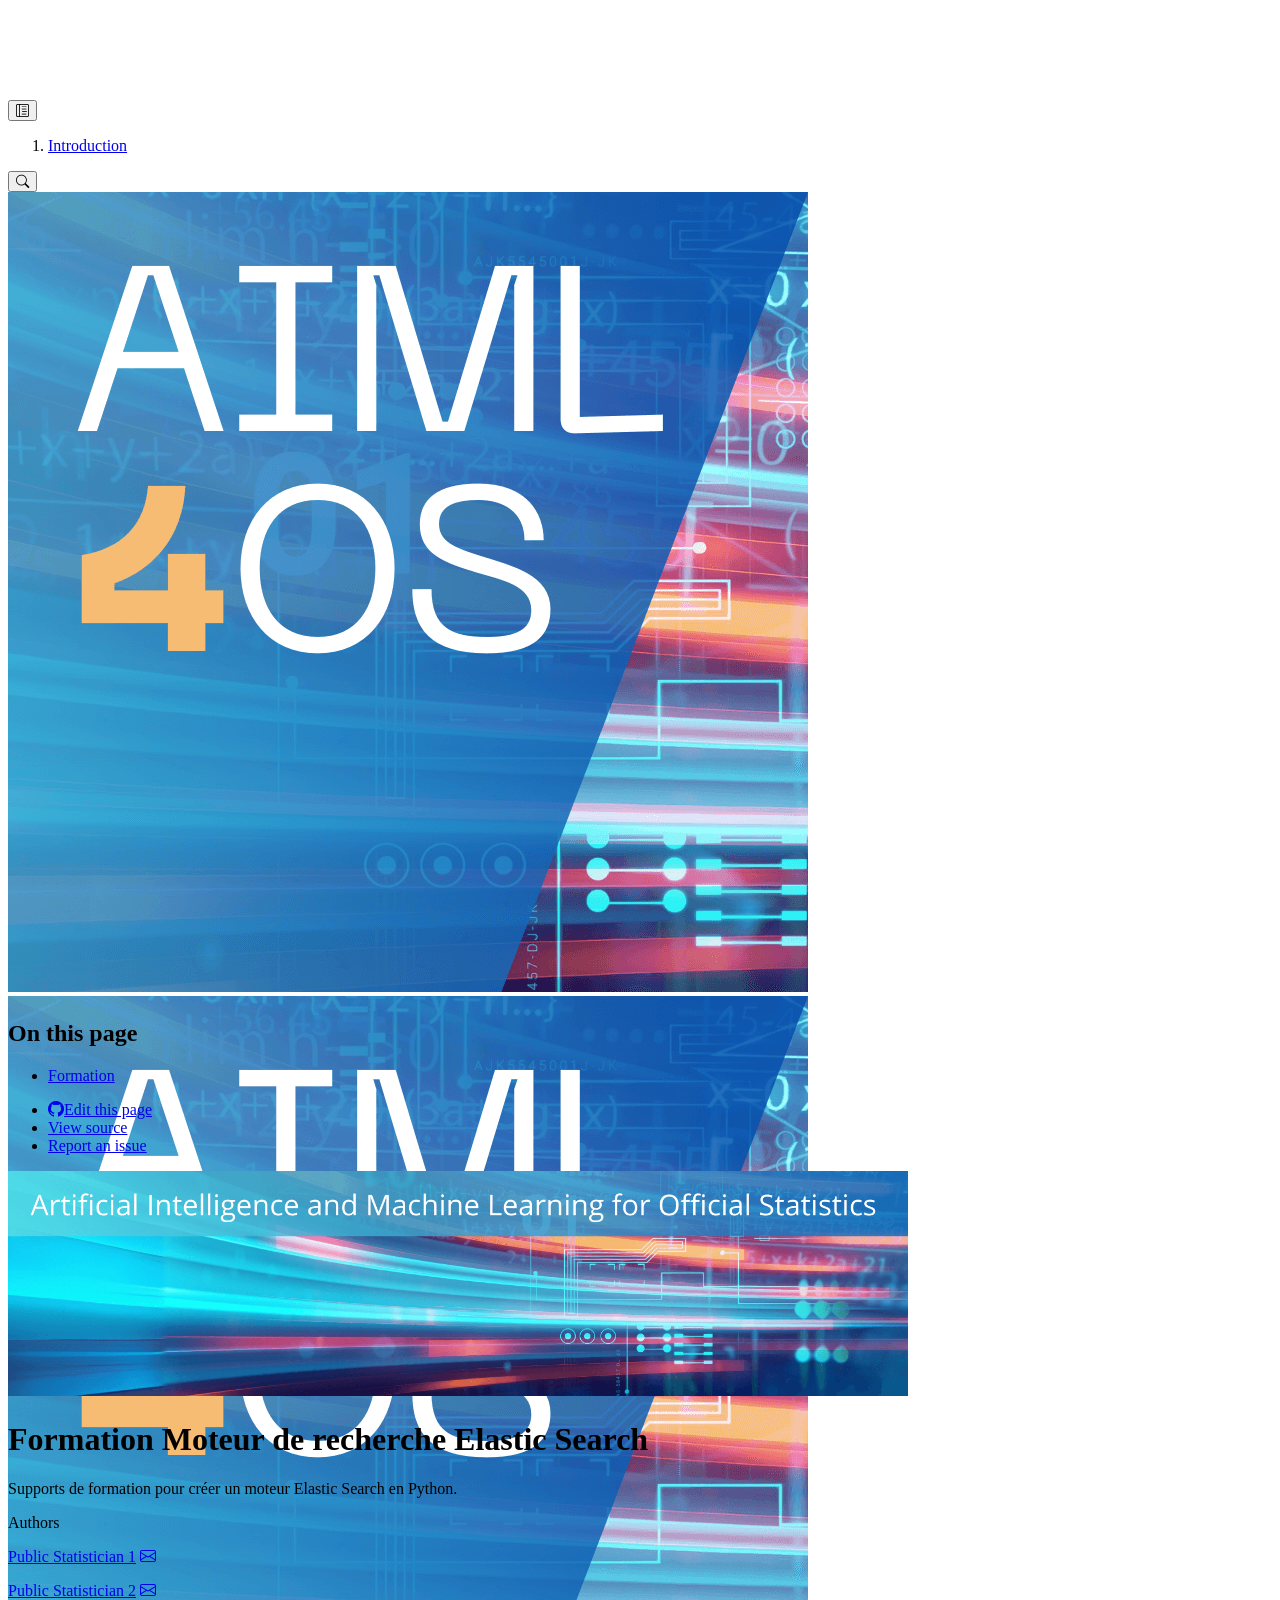
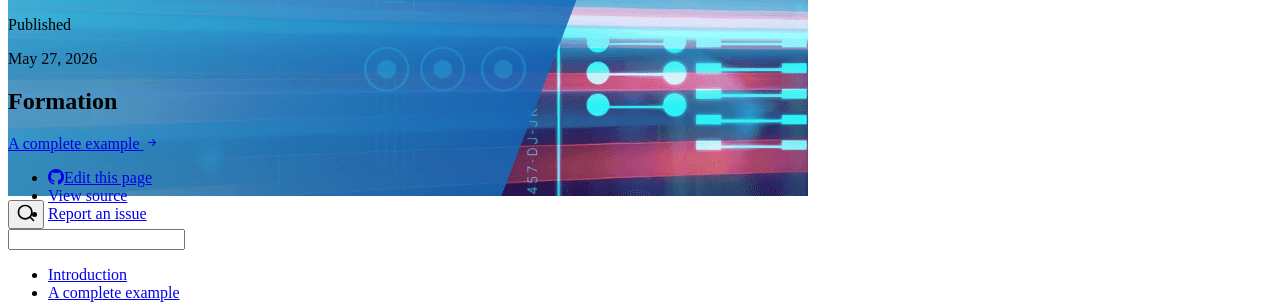
==== index.html @ df60a109 "Built site for gh-pages" ====
<!DOCTYPE html>
<html xmlns="http://www.w3.org/1999/xhtml" lang="en" xml:lang="en"><head>

<meta charset="utf-8">
<meta name="generator" content="quarto-1.9.38">

<meta name="viewport" content="width=device-width, initial-scale=1.0, user-scalable=yes">

<meta name="author" content="Public Statistician 1">
<meta name="author" content="Public Statistician 2">
<meta name="dcterms.date" content="2026-05-27">
<meta name="description" content="Supports de formation pour créer un moteur Elastic Search en Python.">

<title>Formation Moteur de recherche Elastic Search – Template for training resources in Python</title>
<style>
/* Default styles provided by pandoc.
** See https://pandoc.org/MANUAL.html#variables-for-html for config info.
*/
code{white-space: pre-wrap;}
span.smallcaps{font-variant: small-caps;}
div.columns{display: flex; gap: min(4vw, 1.5em);}
div.column{flex: auto; overflow-x: auto;}
div.hanging-indent{margin-left: 1.5em; text-indent: -1.5em;}
ul.task-list{list-style: none;}
ul.task-list li input[type="checkbox"] {
  width: 0.8em;
  margin: 0 0.8em 0.2em -1em; /* quarto-specific, see https://github.com/quarto-dev/quarto-cli/issues/4556 */ 
  vertical-align: middle;
}
</style>


<script src="site_libs/quarto-nav/quarto-nav.js"></script>
<script src="site_libs/quarto-nav/headroom.min.js"></script>
<script src="site_libs/clipboard/clipboard.min.js"></script>
<script src="site_libs/quarto-search/autocomplete.umd.js"></script>
<script src="site_libs/quarto-search/fuse.min.js"></script>
<script src="site_libs/quarto-search/quarto-search.js"></script>
<meta name="quarto:offset" content="./">
<link href="./chapters/chapter1.html" rel="next">
<link href="./resources/profile/main3.png" rel="icon" type="image/png">
<script src="site_libs/quarto-html/quarto.js" type="module"></script>
<script src="site_libs/quarto-html/tabsets/tabsets.js" type="module"></script>
<script src="site_libs/quarto-html/popper.min.js"></script>
<script src="site_libs/quarto-html/tippy.umd.min.js"></script>
<script src="site_libs/quarto-html/anchor.min.js"></script>
<link href="site_libs/quarto-html/tippy.css" rel="stylesheet">
<link href="site_libs/quarto-html/quarto-syntax-highlighting-15634bcf2e68342d4ad2dfa704d543f6.css" rel="stylesheet" class="quarto-color-scheme" id="quarto-text-highlighting-styles">
<link href="site_libs/quarto-html/quarto-syntax-highlighting-dark-0a6b7249c26820e032cb0bd839ff02b1.css" rel="stylesheet" class="quarto-color-scheme quarto-color-alternate" id="quarto-text-highlighting-styles">
<link href="site_libs/quarto-html/quarto-syntax-highlighting-15634bcf2e68342d4ad2dfa704d543f6.css" rel="stylesheet" class="quarto-color-scheme-extra" id="quarto-text-highlighting-styles">
<script src="site_libs/bootstrap/bootstrap.min.js"></script>
<link href="site_libs/bootstrap/bootstrap-icons.css" rel="stylesheet">
<link href="site_libs/bootstrap/bootstrap-3e7735b7b22659e5fa437aca0bb49075.min.css" rel="stylesheet" append-hash="true" class="quarto-color-scheme" id="quarto-bootstrap" data-mode="light">
<link href="site_libs/bootstrap/bootstrap-dark-3e7735b7b22659e5fa437aca0bb49075.min.css" rel="stylesheet" append-hash="true" class="quarto-color-scheme quarto-color-alternate" id="quarto-bootstrap" data-mode="light">
<link href="site_libs/bootstrap/bootstrap-3e7735b7b22659e5fa437aca0bb49075.min.css" rel="stylesheet" append-hash="true" class="quarto-color-scheme-extra" id="quarto-bootstrap" data-mode="light">
<script id="quarto-search-options" type="application/json">{
  "location": "sidebar",
  "copy-button": false,
  "collapse-after": 3,
  "panel-placement": "start",
  "type": "textbox",
  "limit": 50,
  "keyboard-shortcut": [
    "f",
    "/",
    "s"
  ],
  "show-item-context": false,
  "language": {
    "search-no-results-text": "No results",
    "search-matching-documents-text": "matching documents",
    "search-copy-link-title": "Copy link to search",
    "search-hide-matches-text": "Hide additional matches",
    "search-more-match-text": "more match in this document",
    "search-more-matches-text": "more matches in this document",
    "search-clear-button-title": "Clear",
    "search-text-placeholder": "",
    "search-detached-cancel-button-title": "Cancel",
    "search-submit-button-title": "Submit",
    "search-label": "Search"
  }
}</script>


<link rel="stylesheet" href="styles.css">
</head>

<body class="nav-sidebar floating quarto-light">

<div id="quarto-search-results"></div>
  <header id="quarto-header" class="headroom fixed-top">
  <nav class="quarto-secondary-nav">
    <div class="container-fluid d-flex">
      <button type="button" class="quarto-btn-toggle btn" data-bs-toggle="collapse" role="button" data-bs-target=".quarto-sidebar-collapse-item" aria-controls="quarto-sidebar" aria-expanded="false" aria-label="Toggle sidebar navigation" onclick="if (window.quartoToggleHeadroom) { window.quartoToggleHeadroom(); }">
        <i class="bi bi-layout-text-sidebar-reverse"></i>
      </button>
        <nav class="quarto-page-breadcrumbs" aria-label="breadcrumb"><ol class="breadcrumb"><li class="breadcrumb-item"><a href="./index.html">Introduction</a></li></ol></nav>
        <a class="flex-grow-1" role="navigation" data-bs-toggle="collapse" data-bs-target=".quarto-sidebar-collapse-item" aria-controls="quarto-sidebar" aria-expanded="false" aria-label="Toggle sidebar navigation" onclick="if (window.quartoToggleHeadroom) { window.quartoToggleHeadroom(); }">      
        </a>
      <button type="button" class="btn quarto-search-button" aria-label="Search" onclick="window.quartoOpenSearch();">
        <i class="bi bi-search"></i>
      </button>
    </div>
  </nav>
</header>
<!-- content -->
<div id="quarto-content" class="quarto-container page-columns page-rows-contents page-layout-article">
<!-- sidebar -->
  <nav id="quarto-sidebar" class="sidebar collapse collapse-horizontal quarto-sidebar-collapse-item sidebar-navigation floating overflow-auto">
    <div class="pt-lg-2 mt-2 text-left sidebar-header">
      <a href="./index.html" class="sidebar-logo-link">
      <img src="./resources/profile/main3.png" alt="" class="sidebar-logo light-content py-0 d-lg-inline d-none">
      <img src="./resources/profile/main3.png" alt="" class="sidebar-logo dark-content py-0 d-lg-inline d-none">
      </a>
      </div>
        <div class="mt-2 flex-shrink-0 align-items-center">
        <div class="sidebar-search">
        <div id="quarto-search" class="" title="Search"></div>
        </div>
        </div>
    <div class="sidebar-menu-container"> 
    <ul class="list-unstyled mt-1">
        <li class="sidebar-item">
  <div class="sidebar-item-container"> 
  <a href="./index.html" class="sidebar-item-text sidebar-link active">
 <span class="menu-text">Introduction</span></a>
  </div>
</li>
        <li class="sidebar-item">
  <div class="sidebar-item-container"> 
  <a href="./chapters/chapter1.html" class="sidebar-item-text sidebar-link">
 <span class="menu-text">A complete example</span></a>
  </div>
</li>
    </ul>
    </div>
</nav>
<div id="quarto-sidebar-glass" class="quarto-sidebar-collapse-item" data-bs-toggle="collapse" data-bs-target=".quarto-sidebar-collapse-item"></div>
<!-- margin-sidebar -->
    <div id="quarto-margin-sidebar" class="sidebar margin-sidebar">
        <nav id="TOC" role="doc-toc" class="toc-active">
    <h2 id="toc-title">On this page</h2>
   
  <ul>
  <li><a href="#formation" id="toc-formation" class="nav-link active" data-scroll-target="#formation">Formation</a></li>
  </ul>
<div class="toc-actions"><ul><li><a href="https://github.com/AIML4OS/AIML4OS-template-quarto-python/edit/main/index.qmd" class="toc-action"><i class="bi bi-github"></i>Edit this page</a></li><li><a href="https://github.com/AIML4OS/AIML4OS-template-quarto-python/blob/main/index.qmd" class="toc-action"><i class="bi empty"></i>View source</a></li><li><a href="https://github.com/AIML4OS/AIML4OS-template-quarto-python/issues/new" class="toc-action"><i class="bi empty"></i>Report an issue</a></li></ul></div></nav>
    </div>
<!-- main -->
<main class="content" id="quarto-document-content">
<img src="resources/cover/main2.png" style="max-width:900px;width:100%"><br>

<header id="title-block-header" class="quarto-title-block default">
<div class="quarto-title">
<h1 class="title">Formation Moteur de recherche Elastic Search</h1>
</div>

<div>
  <div class="description">
    <p>Supports de formation pour créer un moteur Elastic Search en Python.</p>
  </div>
</div>


<div class="quarto-title-meta">

    <div>
    <div class="quarto-title-meta-heading">Authors</div>
    <div class="quarto-title-meta-contents">
             <p><a href="https://github.com/publicstatistician1">Public Statistician 1</a> <a href="mailto:Public.Statistician1@statistics.org" class="quarto-title-author-email"><i class="bi bi-envelope"></i></a> </p>
             <p><a href="https://github.com/publicstatistician2">Public Statistician 2</a> <a href="mailto:Public.Statistician2@statistics.org" class="quarto-title-author-email"><i class="bi bi-envelope"></i></a> </p>
          </div>
  </div>
    
    <div>
    <div class="quarto-title-meta-heading">Published</div>
    <div class="quarto-title-meta-contents">
      <p class="date">May 27, 2026</p>
    </div>
  </div>
  
    
  </div>
  


</header>


<section id="formation" class="level1">
<h1>Formation</h1>


</section>

</main> <!-- /main -->
<script id="quarto-html-after-body" type="application/javascript">
  window.document.addEventListener("DOMContentLoaded", function (event) {
    const icon = "";
    const anchorJS = new window.AnchorJS();
    anchorJS.options = {
      placement: 'right',
      icon: icon
    };
    anchorJS.add('.anchored');
    const isCodeAnnotation = (el) => {
      for (const clz of el.classList) {
        if (clz.startsWith('code-annotation-')) {                     
          return true;
        }
      }
      return false;
    }
    const onCopySuccess = function(e) {
      // button target
      const button = e.trigger;
      // don't keep focus
      button.blur();
      // flash "checked"
      button.classList.add('code-copy-button-checked');
      var currentTitle = button.getAttribute("title");
      button.setAttribute("title", "Copied!");
      let tooltip;
      if (window.bootstrap) {
        button.setAttribute("data-bs-toggle", "tooltip");
        button.setAttribute("data-bs-placement", "left");
        button.setAttribute("data-bs-title", "Copied!");
        tooltip = new bootstrap.Tooltip(button, 
          { trigger: "manual", 
            customClass: "code-copy-button-tooltip",
            offset: [0, -8]});
        tooltip.show();    
      }
      setTimeout(function() {
        if (tooltip) {
          tooltip.hide();
          button.removeAttribute("data-bs-title");
          button.removeAttribute("data-bs-toggle");
          button.removeAttribute("data-bs-placement");
        }
        button.setAttribute("title", currentTitle);
        button.classList.remove('code-copy-button-checked');
      }, 1000);
      // clear code selection
      e.clearSelection();
    }
    const getTextToCopy = function(trigger) {
      const outerScaffold = trigger.parentElement.cloneNode(true);
      const codeEl = outerScaffold.querySelector('code');
      for (const childEl of codeEl.children) {
        if (isCodeAnnotation(childEl)) {
          childEl.remove();
        }
      }
      return codeEl.innerText;
    }
    const clipboard = new window.ClipboardJS('.code-copy-button:not([data-in-quarto-modal])', {
      text: getTextToCopy
    });
    clipboard.on('success', onCopySuccess);
    if (window.document.getElementById('quarto-embedded-source-code-modal')) {
      const clipboardModal = new window.ClipboardJS('.code-copy-button[data-in-quarto-modal]', {
        text: getTextToCopy,
        container: window.document.getElementById('quarto-embedded-source-code-modal')
      });
      clipboardModal.on('success', onCopySuccess);
    }
      var localhostRegex = new RegExp(/^(?:http|https):\/\/localhost\:?[0-9]*\//);
      var mailtoRegex = new RegExp(/^mailto:/);
        var filterRegex = new RegExp("https:\/\/AIML4OS\.github\.io\/AIML4OS-template-quarto-python");
      var isInternal = (href) => {
          return filterRegex.test(href) || localhostRegex.test(href) || mailtoRegex.test(href);
      }
      // Inspect non-navigation links and adorn them if external
     var links = window.document.querySelectorAll('a[href]:not(.nav-link):not(.navbar-brand):not(.toc-action):not(.sidebar-link):not(.sidebar-item-toggle):not(.pagination-link):not(.no-external):not([aria-hidden]):not(.dropdown-item):not(.quarto-navigation-tool):not(.about-link)');
      for (var i=0; i<links.length; i++) {
        const link = links[i];
        if (!isInternal(link.href)) {
          // undo the damage that might have been done by quarto-nav.js in the case of
          // links that we want to consider external
          if (link.dataset.originalHref !== undefined) {
            link.href = link.dataset.originalHref;
          }
        }
      }
    function tippyHover(el, contentFn, onTriggerFn, onUntriggerFn) {
      const config = {
        allowHTML: true,
        maxWidth: 500,
        delay: 100,
        arrow: false,
        appendTo: function(el) {
            return el.parentElement;
        },
        interactive: true,
        interactiveBorder: 10,
        theme: 'quarto',
        placement: 'bottom-start',
      };
      if (contentFn) {
        config.content = contentFn;
      }
      if (onTriggerFn) {
        config.onTrigger = onTriggerFn;
      }
      if (onUntriggerFn) {
        config.onUntrigger = onUntriggerFn;
      }
      window.tippy(el, config); 
    }
    const noterefs = window.document.querySelectorAll('a[role="doc-noteref"]');
    for (var i=0; i<noterefs.length; i++) {
      const ref = noterefs[i];
      tippyHover(ref, function() {
        // use id or data attribute instead here
        let href = ref.getAttribute('data-footnote-href') || ref.getAttribute('href');
        try { href = new URL(href).hash; } catch {}
        const id = href.replace(/^#\/?/, "");
        const note = window.document.getElementById(id);
        if (note) {
          return note.innerHTML;
        } else {
          return "";
        }
      });
    }
    const xrefs = window.document.querySelectorAll('a.quarto-xref');
    const processXRef = (id, note) => {
      // Strip column container classes
      const stripColumnClz = (el) => {
        el.classList.remove("page-full", "page-columns");
        if (el.children) {
          for (const child of el.children) {
            stripColumnClz(child);
          }
        }
      }
      stripColumnClz(note)
      if (id === null || id.startsWith('sec-')) {
        // Special case sections, only their first couple elements
        const container = document.createElement("div");
        if (note.children && note.children.length > 2) {
          container.appendChild(note.children[0].cloneNode(true));
          for (let i = 1; i < note.children.length; i++) {
            const child = note.children[i];
            if (child.tagName === "P" && child.innerText === "") {
              continue;
            } else {
              container.appendChild(child.cloneNode(true));
              break;
            }
          }
          if (window.Quarto?.typesetMath) {
            window.Quarto.typesetMath(container);
          }
          return container.innerHTML
        } else {
          if (window.Quarto?.typesetMath) {
            window.Quarto.typesetMath(note);
          }
          return note.innerHTML;
        }
      } else {
        // Remove any anchor links if they are present
        const anchorLink = note.querySelector('a.anchorjs-link');
        if (anchorLink) {
          anchorLink.remove();
        }
        if (window.Quarto?.typesetMath) {
          window.Quarto.typesetMath(note);
        }
        if (note.classList.contains("callout")) {
          return note.outerHTML;
        } else {
          return note.innerHTML;
        }
      }
    }
    for (var i=0; i<xrefs.length; i++) {
      const xref = xrefs[i];
      tippyHover(xref, undefined, function(instance) {
        instance.disable();
        let url = xref.getAttribute('href');
        let hash = undefined; 
        if (url.startsWith('#')) {
          hash = url;
        } else {
          try { hash = new URL(url).hash; } catch {}
        }
        if (hash) {
          const id = hash.replace(/^#\/?/, "");
          const note = window.document.getElementById(id);
          if (note !== null) {
            try {
              const html = processXRef(id, note.cloneNode(true));
              instance.setContent(html);
            } finally {
              instance.enable();
              instance.show();
            }
          } else {
            // See if we can fetch this
            fetch(url.split('#')[0])
            .then(res => res.text())
            .then(html => {
              const parser = new DOMParser();
              const htmlDoc = parser.parseFromString(html, "text/html");
              const note = htmlDoc.getElementById(id);
              if (note !== null) {
                const html = processXRef(id, note);
                instance.setContent(html);
              } 
            }).finally(() => {
              instance.enable();
              instance.show();
            });
          }
        } else {
          // See if we can fetch a full url (with no hash to target)
          // This is a special case and we should probably do some content thinning / targeting
          fetch(url)
          .then(res => res.text())
          .then(html => {
            const parser = new DOMParser();
            const htmlDoc = parser.parseFromString(html, "text/html");
            const note = htmlDoc.querySelector('main.content');
            if (note !== null) {
              // This should only happen for chapter cross references
              // (since there is no id in the URL)
              // remove the first header
              if (note.children.length > 0 && note.children[0].tagName === "HEADER") {
                note.children[0].remove();
              }
              const html = processXRef(null, note);
              instance.setContent(html);
            } 
          }).finally(() => {
            instance.enable();
            instance.show();
          });
        }
      }, function(instance) {
      });
    }
        let selectedAnnoteEl;
        const selectorForAnnotation = ( cell, annotation) => {
          let cellAttr = 'data-code-cell="' + cell + '"';
          let lineAttr = 'data-code-annotation="' +  annotation + '"';
          const selector = 'span[' + cellAttr + '][' + lineAttr + ']';
          return selector;
        }
        const selectCodeLines = (annoteEl) => {
          const doc = window.document;
          const targetCell = annoteEl.getAttribute("data-target-cell");
          const targetAnnotation = annoteEl.getAttribute("data-target-annotation");
          const annoteSpan = window.document.querySelector(selectorForAnnotation(targetCell, targetAnnotation));
          const lines = annoteSpan.getAttribute("data-code-lines").split(",");
          const lineIds = lines.map((line) => {
            return targetCell + "-" + line;
          })
          let top = null;
          let height = null;
          let parent = null;
          if (lineIds.length > 0) {
              //compute the position of the single el (top and bottom and make a div)
              const el = window.document.getElementById(lineIds[0]);
              top = el.offsetTop;
              height = el.offsetHeight;
              parent = el.parentElement.parentElement;
            if (lineIds.length > 1) {
              const lastEl = window.document.getElementById(lineIds[lineIds.length - 1]);
              const bottom = lastEl.offsetTop + lastEl.offsetHeight;
              height = bottom - top;
            }
            if (top !== null && height !== null && parent !== null) {
              // cook up a div (if necessary) and position it 
              let div = window.document.getElementById("code-annotation-line-highlight");
              if (div === null) {
                div = window.document.createElement("div");
                div.setAttribute("id", "code-annotation-line-highlight");
                div.style.position = 'absolute';
                parent.appendChild(div);
              }
              div.style.top = top - 2 + "px";
              div.style.height = height + 4 + "px";
              div.style.left = 0;
              let gutterDiv = window.document.getElementById("code-annotation-line-highlight-gutter");
              if (gutterDiv === null) {
                gutterDiv = window.document.createElement("div");
                gutterDiv.setAttribute("id", "code-annotation-line-highlight-gutter");
                gutterDiv.style.position = 'absolute';
                const codeCell = window.document.getElementById(targetCell);
                const gutter = codeCell.querySelector('.code-annotation-gutter');
                gutter.appendChild(gutterDiv);
              }
              gutterDiv.style.top = top - 2 + "px";
              gutterDiv.style.height = height + 4 + "px";
            }
            selectedAnnoteEl = annoteEl;
          }
        };
        const unselectCodeLines = () => {
          const elementsIds = ["code-annotation-line-highlight", "code-annotation-line-highlight-gutter"];
          elementsIds.forEach((elId) => {
            const div = window.document.getElementById(elId);
            if (div) {
              div.remove();
            }
          });
          selectedAnnoteEl = undefined;
        };
          // Handle positioning of the toggle
      window.addEventListener(
        "resize",
        throttle(() => {
          elRect = undefined;
          if (selectedAnnoteEl) {
            selectCodeLines(selectedAnnoteEl);
          }
        }, 10)
      );
      function throttle(fn, ms) {
      let throttle = false;
      let timer;
        return (...args) => {
          if(!throttle) { // first call gets through
              fn.apply(this, args);
              throttle = true;
          } else { // all the others get throttled
              if(timer) clearTimeout(timer); // cancel #2
              timer = setTimeout(() => {
                fn.apply(this, args);
                timer = throttle = false;
              }, ms);
          }
        };
      }
        // Attach click handler to the DT
        const annoteDls = window.document.querySelectorAll('dt[data-target-cell]');
        for (const annoteDlNode of annoteDls) {
          annoteDlNode.addEventListener('click', (event) => {
            const clickedEl = event.target;
            if (clickedEl !== selectedAnnoteEl) {
              unselectCodeLines();
              const activeEl = window.document.querySelector('dt[data-target-cell].code-annotation-active');
              if (activeEl) {
                activeEl.classList.remove('code-annotation-active');
              }
              selectCodeLines(clickedEl);
              clickedEl.classList.add('code-annotation-active');
            } else {
              // Unselect the line
              unselectCodeLines();
              clickedEl.classList.remove('code-annotation-active');
            }
          });
        }
    const findCites = (el) => {
      const parentEl = el.parentElement;
      if (parentEl) {
        const cites = parentEl.dataset.cites;
        if (cites) {
          return {
            el,
            cites: cites.split(' ')
          };
        } else {
          return findCites(el.parentElement)
        }
      } else {
        return undefined;
      }
    };
    var bibliorefs = window.document.querySelectorAll('a[role="doc-biblioref"]');
    for (var i=0; i<bibliorefs.length; i++) {
      const ref = bibliorefs[i];
      const citeInfo = findCites(ref);
      if (citeInfo) {
        tippyHover(citeInfo.el, function() {
          var popup = window.document.createElement('div');
          citeInfo.cites.forEach(function(cite) {
            var citeDiv = window.document.createElement('div');
            citeDiv.classList.add('hanging-indent');
            citeDiv.classList.add('csl-entry');
            var biblioDiv = window.document.getElementById('ref-' + cite);
            if (biblioDiv) {
              citeDiv.innerHTML = biblioDiv.innerHTML;
            }
            popup.appendChild(citeDiv);
          });
          return popup.innerHTML;
        });
      }
    }
  });
  </script>
<nav class="page-navigation">
  <div class="nav-page nav-page-previous">
  </div>
  <div class="nav-page nav-page-next">
      <a href="./chapters/chapter1.html" class="pagination-link" aria-label="A complete example">
        <span class="nav-page-text">A complete example</span> <i class="bi bi-arrow-right-short"></i>
      </a>
  </div>
</nav>
</div> <!-- /content -->




<footer class="footer"><div class="nav-footer"><div class="nav-footer-center"><div class="toc-actions d-sm-block d-md-none"><ul><li><a href="https://github.com/AIML4OS/AIML4OS-template-quarto-python/edit/main/index.qmd" class="toc-action"><i class="bi bi-github"></i>Edit this page</a></li><li><a href="https://github.com/AIML4OS/AIML4OS-template-quarto-python/blob/main/index.qmd" class="toc-action"><i class="bi empty"></i>View source</a></li><li><a href="https://github.com/AIML4OS/AIML4OS-template-quarto-python/issues/new" class="toc-action"><i class="bi empty"></i>Report an issue</a></li></ul></div></div></div></footer></body></html>
---- site_libs/quarto-html/tippy.css ----
.tippy-box[data-animation=fade][data-state=hidden]{opacity:0}[data-tippy-root]{max-width:calc(100vw - 10px)}.tippy-box{position:relative;background-color:#333;color:#fff;border-radius:4px;font-size:14px;line-height:1.4;white-space:normal;outline:0;transition-property:transform,visibility,opacity}.tippy-box[data-placement^=top]>.tippy-arrow{bottom:0}.tippy-box[data-placement^=top]>.tippy-arrow:before{bottom:-7px;left:0;border-width:8px 8px 0;border-top-color:initial;transform-origin:center top}.tippy-box[data-placement^=bottom]>.tippy-arrow{top:0}.tippy-box[data-placement^=bottom]>.tippy-arrow:before{top:-7px;left:0;border-width:0 8px 8px;border-bottom-color:initial;transform-origin:center bottom}.tippy-box[data-placement^=left]>.tippy-arrow{right:0}.tippy-box[data-placement^=left]>.tippy-arrow:before{border-width:8px 0 8px 8px;border-left-color:initial;right:-7px;transform-origin:center left}.tippy-box[data-placement^=right]>.tippy-arrow{left:0}.tippy-box[data-placement^=right]>.tippy-arrow:before{left:-7px;border-width:8px 8px 8px 0;border-right-color:initial;transform-origin:center right}.tippy-box[data-inertia][data-state=visible]{transition-timing-function:cubic-bezier(.54,1.5,.38,1.11)}.tippy-arrow{width:16px;height:16px;color:#333}.tippy-arrow:before{content:"";position:absolute;border-color:transparent;border-style:solid}.tippy-content{position:relative;padding:5px 9px;z-index:1}
---- site_libs/quarto-html/quarto-syntax-highlighting-15634bcf2e68342d4ad2dfa704d543f6.css ----
/* quarto syntax highlight colors */
:root {
  --quarto-hl-ot-color: #003B4F;
  --quarto-hl-at-color: #657422;
  --quarto-hl-ss-color: #20794D;
  --quarto-hl-an-color: #5E5E5E;
  --quarto-hl-fu-color: #4758AB;
  --quarto-hl-st-color: #20794D;
  --quarto-hl-cf-color: #003B4F;
  --quarto-hl-op-color: #5E5E5E;
  --quarto-hl-er-color: #AD0000;
  --quarto-hl-bn-color: #AD0000;
  --quarto-hl-al-color: #AD0000;
  --quarto-hl-va-color: #111111;
  --quarto-hl-bu-color: inherit;
  --quarto-hl-ex-color: inherit;
  --quarto-hl-pp-color: #AD0000;
  --quarto-hl-in-color: #5E5E5E;
  --quarto-hl-vs-color: #20794D;
  --quarto-hl-wa-color: #5E5E5E;
  --quarto-hl-do-color: #5E5E5E;
  --quarto-hl-im-color: #00769E;
  --quarto-hl-ch-color: #20794D;
  --quarto-hl-dt-color: #AD0000;
  --quarto-hl-fl-color: #AD0000;
  --quarto-hl-co-color: #5E5E5E;
  --quarto-hl-cv-color: #5E5E5E;
  --quarto-hl-cn-color: #8f5902;
  --quarto-hl-sc-color: #5E5E5E;
  --quarto-hl-dv-color: #AD0000;
  --quarto-hl-kw-color: #003B4F;
}

/* other quarto variables */
:root {
  --quarto-font-monospace: SFMono-Regular, Menlo, Monaco, Consolas, "Liberation Mono", "Courier New", monospace;
}

/* syntax highlight based on Pandoc's rules */
pre > code.sourceCode > span {
  color: #003B4F;
}

code.sourceCode > span {
  color: #003B4F;
}

div.sourceCode,
div.sourceCode pre.sourceCode {
  color: #003B4F;
}

/* Normal */
code span {
  color: #003B4F;
}

/* Alert */
code span.al {
  color: #AD0000;
  font-style: inherit;
}

/* Annotation */
code span.an {
  color: #5E5E5E;
  font-style: inherit;
}

/* Attribute */
code span.at {
  color: #657422;
  font-style: inherit;
}

/* BaseN */
code span.bn {
  color: #AD0000;
  font-style: inherit;
}

/* BuiltIn */
code span.bu {
  font-style: inherit;
}

/* ControlFlow */
code span.cf {
  color: #003B4F;
  font-weight: bold;
  font-style: inherit;
}

/* Char */
code span.ch {
  color: #20794D;
  font-style: inherit;
}

/* Constant */
code span.cn {
  color: #8f5902;
  font-style: inherit;
}

/* Comment */
code span.co {
  color: #5E5E5E;
  font-style: inherit;
}

/* CommentVar */
code span.cv {
  color: #5E5E5E;
  font-style: italic;
}

/* Documentation */
code span.do {
  color: #5E5E5E;
  font-style: italic;
}

/* DataType */
code span.dt {
  color: #AD0000;
  font-style: inherit;
}

/* DecVal */
code span.dv {
  color: #AD0000;
  font-style: inherit;
}

/* Error */
code span.er {
  color: #AD0000;
  font-style: inherit;
}

/* Extension */
code span.ex {
  font-style: inherit;
}

/* Float */
code span.fl {
  color: #AD0000;
  font-style: inherit;
}

/* Function */
code span.fu {
  color: #4758AB;
  font-style: inherit;
}

/* Import */
code span.im {
  color: #00769E;
  font-style: inherit;
}

/* Information */
code span.in {
  color: #5E5E5E;
  font-style: inherit;
}

/* Keyword */
code span.kw {
  color: #003B4F;
  font-weight: bold;
  font-style: inherit;
}

/* Operator */
code span.op {
  color: #5E5E5E;
  font-style: inherit;
}

/* Other */
code span.ot {
  color: #003B4F;
  font-style: inherit;
}

/* Preprocessor */
code span.pp {
  color: #AD0000;
  font-style: inherit;
}

/* SpecialChar */
code span.sc {
  color: #5E5E5E;
  font-style: inherit;
}

/* SpecialString */
code span.ss {
  color: #20794D;
  font-style: inherit;
}

/* String */
code span.st {
  color: #20794D;
  font-style: inherit;
}

/* Variable */
code span.va {
  color: #111111;
  font-style: inherit;
}

/* VerbatimString */
code span.vs {
  color: #20794D;
  font-style: inherit;
}

/* Warning */
code span.wa {
  color: #5E5E5E;
  font-style: italic;
}

.prevent-inlining {
  content: "</";
}

/*# sourceMappingURL=f23921c56f73e400b49028c9186a1aa0.css.map */
---- site_libs/quarto-html/quarto-syntax-highlighting-dark-0a6b7249c26820e032cb0bd839ff02b1.css ----
/* quarto syntax highlight colors */
:root {
  --quarto-hl-al-color: #f07178;
  --quarto-hl-an-color: #d4d0ab;
  --quarto-hl-at-color: #00e0e0;
  --quarto-hl-bn-color: #d4d0ab;
  --quarto-hl-bu-color: #abe338;
  --quarto-hl-ch-color: #abe338;
  --quarto-hl-co-color: #f8f8f2;
  --quarto-hl-cv-color: #ffd700;
  --quarto-hl-cn-color: #ffd700;
  --quarto-hl-cf-color: #ffa07a;
  --quarto-hl-dt-color: #ffa07a;
  --quarto-hl-dv-color: #d4d0ab;
  --quarto-hl-do-color: #f8f8f2;
  --quarto-hl-er-color: #f07178;
  --quarto-hl-ex-color: #00e0e0;
  --quarto-hl-fl-color: #d4d0ab;
  --quarto-hl-fu-color: #ffa07a;
  --quarto-hl-im-color: #abe338;
  --quarto-hl-in-color: #d4d0ab;
  --quarto-hl-kw-color: #ffa07a;
  --quarto-hl-op-color: #ffa07a;
  --quarto-hl-ot-color: #00e0e0;
  --quarto-hl-pp-color: #dcc6e0;
  --quarto-hl-re-color: #00e0e0;
  --quarto-hl-sc-color: #abe338;
  --quarto-hl-ss-color: #abe338;
  --quarto-hl-st-color: #abe338;
  --quarto-hl-va-color: #00e0e0;
  --quarto-hl-vs-color: #abe338;
  --quarto-hl-wa-color: #dcc6e0;
}

/* other quarto variables */
:root {
  --quarto-font-monospace: SFMono-Regular, Menlo, Monaco, Consolas, "Liberation Mono", "Courier New", monospace;
}

/* syntax highlight based on Pandoc's rules */
pre > code.sourceCode > span {
  color: #f8f8f2;
}

code.sourceCode > span {
  color: #f8f8f2;
}

div.sourceCode,
div.sourceCode pre.sourceCode {
  color: #f8f8f2;
}

/* Normal */
code span {
  color: #f8f8f2;
}

/* Alert */
code span.al {
  color: #f07178;
}

/* Annotation */
code span.an {
  color: #d4d0ab;
}

/* Attribute */
code span.at {
  color: #00e0e0;
}

/* BaseN */
code span.bn {
  color: #d4d0ab;
}

/* BuiltIn */
code span.bu {
  color: #abe338;
}

/* ControlFlow */
code span.cf {
  font-weight: bold;
  color: #ffa07a;
}

/* Char */
code span.ch {
  color: #abe338;
}

/* Constant */
code span.cn {
  color: #ffd700;
}

/* Comment */
code span.co {
  font-style: italic;
  color: #f8f8f2;
}

/* CommentVar */
code span.cv {
  color: #ffd700;
}

/* Documentation */
code span.do {
  color: #f8f8f2;
}

/* DataType */
code span.dt {
  color: #ffa07a;
}

/* DecVal */
code span.dv {
  color: #d4d0ab;
}

/* Error */
code span.er {
  color: #f07178;
  text-decoration: underline;
}

/* Extension */
code span.ex {
  font-weight: bold;
  color: #00e0e0;
}

/* Float */
code span.fl {
  color: #d4d0ab;
}

/* Function */
code span.fu {
  color: #ffa07a;
}

/* Import */
code span.im {
  color: #abe338;
}

/* Information */
code span.in {
  color: #d4d0ab;
}

/* Keyword */
code span.kw {
  font-weight: bold;
  color: #ffa07a;
}

/* Operator */
code span.op {
  color: #ffa07a;
}

/* Other */
code span.ot {
  color: #00e0e0;
}

/* Preprocessor */
code span.pp {
  color: #dcc6e0;
}

/* RegionMarker */
code span.re {
  background-color: #f8f8f2;
  color: #00e0e0;
}

/* SpecialChar */
code span.sc {
  color: #abe338;
}

/* SpecialString */
code span.ss {
  color: #abe338;
}

/* String */
code span.st {
  color: #abe338;
}

/* Variable */
code span.va {
  color: #00e0e0;
}

/* VerbatimString */
code span.vs {
  color: #abe338;
}

/* Warning */
code span.wa {
  color: #dcc6e0;
}

.prevent-inlining {
  content: "</";
}

/*# sourceMappingURL=175367c052bafc98bd680af3479823f0.css.map */
---- site_libs/quarto-html/quarto-syntax-highlighting-15634bcf2e68342d4ad2dfa704d543f6.css ----
/* quarto syntax highlight colors */
:root {
  --quarto-hl-ot-color: #003B4F;
  --quarto-hl-at-color: #657422;
  --quarto-hl-ss-color: #20794D;
  --quarto-hl-an-color: #5E5E5E;
  --quarto-hl-fu-color: #4758AB;
  --quarto-hl-st-color: #20794D;
  --quarto-hl-cf-color: #003B4F;
  --quarto-hl-op-color: #5E5E5E;
  --quarto-hl-er-color: #AD0000;
  --quarto-hl-bn-color: #AD0000;
  --quarto-hl-al-color: #AD0000;
  --quarto-hl-va-color: #111111;
  --quarto-hl-bu-color: inherit;
  --quarto-hl-ex-color: inherit;
  --quarto-hl-pp-color: #AD0000;
  --quarto-hl-in-color: #5E5E5E;
  --quarto-hl-vs-color: #20794D;
  --quarto-hl-wa-color: #5E5E5E;
  --quarto-hl-do-color: #5E5E5E;
  --quarto-hl-im-color: #00769E;
  --quarto-hl-ch-color: #20794D;
  --quarto-hl-dt-color: #AD0000;
  --quarto-hl-fl-color: #AD0000;
  --quarto-hl-co-color: #5E5E5E;
  --quarto-hl-cv-color: #5E5E5E;
  --quarto-hl-cn-color: #8f5902;
  --quarto-hl-sc-color: #5E5E5E;
  --quarto-hl-dv-color: #AD0000;
  --quarto-hl-kw-color: #003B4F;
}

/* other quarto variables */
:root {
  --quarto-font-monospace: SFMono-Regular, Menlo, Monaco, Consolas, "Liberation Mono", "Courier New", monospace;
}

/* syntax highlight based on Pandoc's rules */
pre > code.sourceCode > span {
  color: #003B4F;
}

code.sourceCode > span {
  color: #003B4F;
}

div.sourceCode,
div.sourceCode pre.sourceCode {
  color: #003B4F;
}

/* Normal */
code span {
  color: #003B4F;
}

/* Alert */
code span.al {
  color: #AD0000;
  font-style: inherit;
}

/* Annotation */
code span.an {
  color: #5E5E5E;
  font-style: inherit;
}

/* Attribute */
code span.at {
  color: #657422;
  font-style: inherit;
}

/* BaseN */
code span.bn {
  color: #AD0000;
  font-style: inherit;
}

/* BuiltIn */
code span.bu {
  font-style: inherit;
}

/* ControlFlow */
code span.cf {
  color: #003B4F;
  font-weight: bold;
  font-style: inherit;
}

/* Char */
code span.ch {
  color: #20794D;
  font-style: inherit;
}

/* Constant */
code span.cn {
  color: #8f5902;
  font-style: inherit;
}

/* Comment */
code span.co {
  color: #5E5E5E;
  font-style: inherit;
}

/* CommentVar */
code span.cv {
  color: #5E5E5E;
  font-style: italic;
}

/* Documentation */
code span.do {
  color: #5E5E5E;
  font-style: italic;
}

/* DataType */
code span.dt {
  color: #AD0000;
  font-style: inherit;
}

/* DecVal */
code span.dv {
  color: #AD0000;
  font-style: inherit;
}

/* Error */
code span.er {
  color: #AD0000;
  font-style: inherit;
}

/* Extension */
code span.ex {
  font-style: inherit;
}

/* Float */
code span.fl {
  color: #AD0000;
  font-style: inherit;
}

/* Function */
code span.fu {
  color: #4758AB;
  font-style: inherit;
}

/* Import */
code span.im {
  color: #00769E;
  font-style: inherit;
}

/* Information */
code span.in {
  color: #5E5E5E;
  font-style: inherit;
}

/* Keyword */
code span.kw {
  color: #003B4F;
  font-weight: bold;
  font-style: inherit;
}

/* Operator */
code span.op {
  color: #5E5E5E;
  font-style: inherit;
}

/* Other */
code span.ot {
  color: #003B4F;
  font-style: inherit;
}

/* Preprocessor */
code span.pp {
  color: #AD0000;
  font-style: inherit;
}

/* SpecialChar */
code span.sc {
  color: #5E5E5E;
  font-style: inherit;
}

/* SpecialString */
code span.ss {
  color: #20794D;
  font-style: inherit;
}

/* String */
code span.st {
  color: #20794D;
  font-style: inherit;
}

/* Variable */
code span.va {
  color: #111111;
  font-style: inherit;
}

/* VerbatimString */
code span.vs {
  color: #20794D;
  font-style: inherit;
}

/* Warning */
code span.wa {
  color: #5E5E5E;
  font-style: italic;
}

.prevent-inlining {
  content: "</";
}

/*# sourceMappingURL=f23921c56f73e400b49028c9186a1aa0.css.map */
---- styles.css ----
/* css styles */
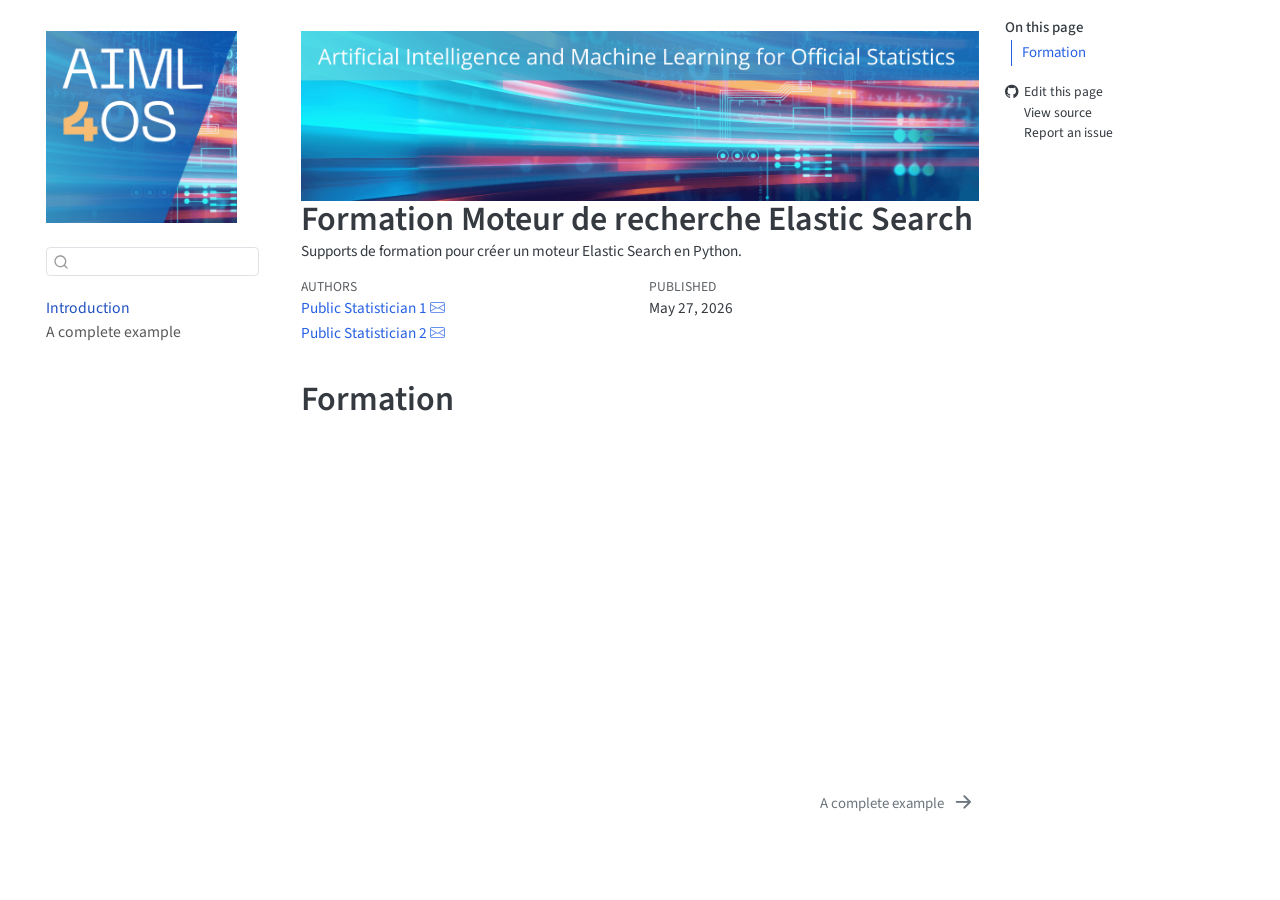
==== commit ee0414dc: "Built site for gh-pages" ====
--- a/index.html
+++ b/index.html
@@ -2,7 +2,7 @@
 <html xmlns="http://www.w3.org/1999/xhtml" lang="en" xml:lang="en"><head>
 
 <meta charset="utf-8">
-<meta name="generator" content="quarto-1.9.38">
+<meta name="generator" content="quarto-1.9.37">
 
 <meta name="viewport" content="width=device-width, initial-scale=1.0, user-scalable=yes">
 
@@ -45,14 +45,14 @@
 <script src="site_libs/quarto-html/tippy.umd.min.js"></script>
 <script src="site_libs/quarto-html/anchor.min.js"></script>
 <link href="site_libs/quarto-html/tippy.css" rel="stylesheet">
-<link href="site_libs/quarto-html/quarto-syntax-highlighting-15634bcf2e68342d4ad2dfa704d543f6.css" rel="stylesheet" class="quarto-color-scheme" id="quarto-text-highlighting-styles">
-<link href="site_libs/quarto-html/quarto-syntax-highlighting-dark-0a6b7249c26820e032cb0bd839ff02b1.css" rel="stylesheet" class="quarto-color-scheme quarto-color-alternate" id="quarto-text-highlighting-styles">
-<link href="site_libs/quarto-html/quarto-syntax-highlighting-15634bcf2e68342d4ad2dfa704d543f6.css" rel="stylesheet" class="quarto-color-scheme-extra" id="quarto-text-highlighting-styles">
+<link href="site_libs/quarto-html/quarto-syntax-highlighting-7f8f88aac4f3542376d5c11b86a4c14d.css" rel="stylesheet" class="quarto-color-scheme" id="quarto-text-highlighting-styles">
+<link href="site_libs/quarto-html/quarto-syntax-highlighting-dark-d0ae9245876894da5ac7e18953ecc5cc.css" rel="stylesheet" class="quarto-color-scheme quarto-color-alternate" id="quarto-text-highlighting-styles">
+<link href="site_libs/quarto-html/quarto-syntax-highlighting-7f8f88aac4f3542376d5c11b86a4c14d.css" rel="stylesheet" class="quarto-color-scheme-extra" id="quarto-text-highlighting-styles">
 <script src="site_libs/bootstrap/bootstrap.min.js"></script>
 <link href="site_libs/bootstrap/bootstrap-icons.css" rel="stylesheet">
-<link href="site_libs/bootstrap/bootstrap-3e7735b7b22659e5fa437aca0bb49075.min.css" rel="stylesheet" append-hash="true" class="quarto-color-scheme" id="quarto-bootstrap" data-mode="light">
-<link href="site_libs/bootstrap/bootstrap-dark-3e7735b7b22659e5fa437aca0bb49075.min.css" rel="stylesheet" append-hash="true" class="quarto-color-scheme quarto-color-alternate" id="quarto-bootstrap" data-mode="light">
-<link href="site_libs/bootstrap/bootstrap-3e7735b7b22659e5fa437aca0bb49075.min.css" rel="stylesheet" append-hash="true" class="quarto-color-scheme-extra" id="quarto-bootstrap" data-mode="light">
+<link href="site_libs/bootstrap/bootstrap-184f8d8c549834b7ac4cb768543ca271.min.css" rel="stylesheet" append-hash="true" class="quarto-color-scheme" id="quarto-bootstrap" data-mode="light">
+<link href="site_libs/bootstrap/bootstrap-dark-184f8d8c549834b7ac4cb768543ca271.min.css" rel="stylesheet" append-hash="true" class="quarto-color-scheme quarto-color-alternate" id="quarto-bootstrap" data-mode="light">
+<link href="site_libs/bootstrap/bootstrap-184f8d8c549834b7ac4cb768543ca271.min.css" rel="stylesheet" append-hash="true" class="quarto-color-scheme-extra" id="quarto-bootstrap" data-mode="light">
 <script id="quarto-search-options" type="application/json">{
   "location": "sidebar",
   "copy-button": false,
@@ -144,7 +144,7 @@
   <ul>
   <li><a href="#formation" id="toc-formation" class="nav-link active" data-scroll-target="#formation">Formation</a></li>
   </ul>
-<div class="toc-actions"><ul><li><a href="https://github.com/AIML4OS/AIML4OS-template-quarto-python/edit/main/index.qmd" class="toc-action"><i class="bi bi-github"></i>Edit this page</a></li><li><a href="https://github.com/AIML4OS/AIML4OS-template-quarto-python/blob/main/index.qmd" class="toc-action"><i class="bi empty"></i>View source</a></li><li><a href="https://github.com/AIML4OS/AIML4OS-template-quarto-python/issues/new" class="toc-action"><i class="bi empty"></i>Report an issue</a></li></ul></div></nav>
+<div class="toc-actions"><ul><li><a href="https://github.com/InseeFrLab/elastic-search-formation/edit/main/index.qmd" class="toc-action"><i class="bi bi-github"></i>Edit this page</a></li><li><a href="https://github.com/InseeFrLab/elastic-search-formation/blob/main/index.qmd" class="toc-action"><i class="bi empty"></i>View source</a></li><li><a href="https://github.com/InseeFrLab/elastic-search-formation/issues/new" class="toc-action"><i class="bi empty"></i>Report an issue</a></li></ul></div></nav>
     </div>
 <!-- main -->
 <main class="content" id="quarto-document-content">
@@ -267,7 +267,7 @@
     }
       var localhostRegex = new RegExp(/^(?:http|https):\/\/localhost\:?[0-9]*\//);
       var mailtoRegex = new RegExp(/^mailto:/);
-        var filterRegex = new RegExp("https:\/\/AIML4OS\.github\.io\/AIML4OS-template-quarto-python");
+        var filterRegex = new RegExp("https:\/\/InseeFrLab\.github\.io\/elastic-search-formation");
       var isInternal = (href) => {
           return filterRegex.test(href) || localhostRegex.test(href) || mailtoRegex.test(href);
       }
@@ -608,4 +608,4 @@
 
 
 
-<footer class="footer"><div class="nav-footer"><div class="nav-footer-center"><div class="toc-actions d-sm-block d-md-none"><ul><li><a href="https://github.com/AIML4OS/AIML4OS-template-quarto-python/edit/main/index.qmd" class="toc-action"><i class="bi bi-github"></i>Edit this page</a></li><li><a href="https://github.com/AIML4OS/AIML4OS-template-quarto-python/blob/main/index.qmd" class="toc-action"><i class="bi empty"></i>View source</a></li><li><a href="https://github.com/AIML4OS/AIML4OS-template-quarto-python/issues/new" class="toc-action"><i class="bi empty"></i>Report an issue</a></li></ul></div></div></div></footer></body></html>+<footer class="footer"><div class="nav-footer"><div class="nav-footer-center"><div class="toc-actions d-sm-block d-md-none"><ul><li><a href="https://github.com/InseeFrLab/elastic-search-formation/edit/main/index.qmd" class="toc-action"><i class="bi bi-github"></i>Edit this page</a></li><li><a href="https://github.com/InseeFrLab/elastic-search-formation/blob/main/index.qmd" class="toc-action"><i class="bi empty"></i>View source</a></li><li><a href="https://github.com/InseeFrLab/elastic-search-formation/issues/new" class="toc-action"><i class="bi empty"></i>Report an issue</a></li></ul></div></div></div></footer></body></html>
--- a/site_libs/quarto-html/quarto-syntax-highlighting-7f8f88aac4f3542376d5c11b86a4c14d.css
+++ b/site_libs/quarto-html/quarto-syntax-highlighting-7f8f88aac4f3542376d5c11b86a4c14d.css
@@ -0,0 +1,236 @@
+/* quarto syntax highlight colors */
+:root {
+  --quarto-hl-ot-color: #003B4F;
+  --quarto-hl-at-color: #657422;
+  --quarto-hl-ss-color: #20794D;
+  --quarto-hl-an-color: #5E5E5E;
+  --quarto-hl-fu-color: #4758AB;
+  --quarto-hl-st-color: #20794D;
+  --quarto-hl-cf-color: #003B4F;
+  --quarto-hl-op-color: #5E5E5E;
+  --quarto-hl-er-color: #AD0000;
+  --quarto-hl-bn-color: #AD0000;
+  --quarto-hl-al-color: #AD0000;
+  --quarto-hl-va-color: #111111;
+  --quarto-hl-bu-color: inherit;
+  --quarto-hl-ex-color: inherit;
+  --quarto-hl-pp-color: #AD0000;
+  --quarto-hl-in-color: #5E5E5E;
+  --quarto-hl-vs-color: #20794D;
+  --quarto-hl-wa-color: #5E5E5E;
+  --quarto-hl-do-color: #5E5E5E;
+  --quarto-hl-im-color: #00769E;
+  --quarto-hl-ch-color: #20794D;
+  --quarto-hl-dt-color: #AD0000;
+  --quarto-hl-fl-color: #AD0000;
+  --quarto-hl-co-color: #5E5E5E;
+  --quarto-hl-cv-color: #5E5E5E;
+  --quarto-hl-cn-color: #8f5902;
+  --quarto-hl-sc-color: #5E5E5E;
+  --quarto-hl-dv-color: #AD0000;
+  --quarto-hl-kw-color: #003B4F;
+}
+
+/* other quarto variables */
+:root {
+  --quarto-font-monospace: SFMono-Regular, Menlo, Monaco, Consolas, "Liberation Mono", "Courier New", monospace;
+}
+
+/* syntax highlight based on Pandoc's rules */
+pre > code.sourceCode > span {
+  color: #003B4F;
+}
+
+code.sourceCode > span {
+  color: #003B4F;
+}
+
+div.sourceCode,
+div.sourceCode pre.sourceCode {
+  color: #003B4F;
+}
+
+/* Normal */
+code span {
+  color: #003B4F;
+}
+
+/* Alert */
+code span.al {
+  color: #AD0000;
+  font-style: inherit;
+}
+
+/* Annotation */
+code span.an {
+  color: #5E5E5E;
+  font-style: inherit;
+}
+
+/* Attribute */
+code span.at {
+  color: #657422;
+  font-style: inherit;
+}
+
+/* BaseN */
+code span.bn {
+  color: #AD0000;
+  font-style: inherit;
+}
+
+/* BuiltIn */
+code span.bu {
+  font-style: inherit;
+}
+
+/* ControlFlow */
+code span.cf {
+  color: #003B4F;
+  font-weight: bold;
+  font-style: inherit;
+}
+
+/* Char */
+code span.ch {
+  color: #20794D;
+  font-style: inherit;
+}
+
+/* Constant */
+code span.cn {
+  color: #8f5902;
+  font-style: inherit;
+}
+
+/* Comment */
+code span.co {
+  color: #5E5E5E;
+  font-style: inherit;
+}
+
+/* CommentVar */
+code span.cv {
+  color: #5E5E5E;
+  font-style: italic;
+}
+
+/* Documentation */
+code span.do {
+  color: #5E5E5E;
+  font-style: italic;
+}
+
+/* DataType */
+code span.dt {
+  color: #AD0000;
+  font-style: inherit;
+}
+
+/* DecVal */
+code span.dv {
+  color: #AD0000;
+  font-style: inherit;
+}
+
+/* Error */
+code span.er {
+  color: #AD0000;
+  font-style: inherit;
+}
+
+/* Extension */
+code span.ex {
+  font-style: inherit;
+}
+
+/* Float */
+code span.fl {
+  color: #AD0000;
+  font-style: inherit;
+}
+
+/* Function */
+code span.fu {
+  color: #4758AB;
+  font-style: inherit;
+}
+
+/* Import */
+code span.im {
+  color: #00769E;
+  font-style: inherit;
+}
+
+/* Information */
+code span.in {
+  color: #5E5E5E;
+  font-style: inherit;
+}
+
+/* Keyword */
+code span.kw {
+  color: #003B4F;
+  font-weight: bold;
+  font-style: inherit;
+}
+
+/* Operator */
+code span.op {
+  color: #5E5E5E;
+  font-style: inherit;
+}
+
+/* Other */
+code span.ot {
+  color: #003B4F;
+  font-style: inherit;
+}
+
+/* Preprocessor */
+code span.pp {
+  color: #AD0000;
+  font-style: inherit;
+}
+
+/* SpecialChar */
+code span.sc {
+  color: #5E5E5E;
+  font-style: inherit;
+}
+
+/* SpecialString */
+code span.ss {
+  color: #20794D;
+  font-style: inherit;
+}
+
+/* String */
+code span.st {
+  color: #20794D;
+  font-style: inherit;
+}
+
+/* Variable */
+code span.va {
+  color: #111111;
+  font-style: inherit;
+}
+
+/* VerbatimString */
+code span.vs {
+  color: #20794D;
+  font-style: inherit;
+}
+
+/* Warning */
+code span.wa {
+  color: #5E5E5E;
+  font-style: italic;
+}
+
+.prevent-inlining {
+  content: "</";
+}
+
+/*# sourceMappingURL=789ad8cd35626ba772517505b42a116e.css.map */
--- a/site_libs/quarto-html/quarto-syntax-highlighting-dark-d0ae9245876894da5ac7e18953ecc5cc.css
+++ b/site_libs/quarto-html/quarto-syntax-highlighting-dark-d0ae9245876894da5ac7e18953ecc5cc.css
@@ -0,0 +1,219 @@
+/* quarto syntax highlight colors */
+:root {
+  --quarto-hl-al-color: #f07178;
+  --quarto-hl-an-color: #d4d0ab;
+  --quarto-hl-at-color: #00e0e0;
+  --quarto-hl-bn-color: #d4d0ab;
+  --quarto-hl-bu-color: #abe338;
+  --quarto-hl-ch-color: #abe338;
+  --quarto-hl-co-color: #f8f8f2;
+  --quarto-hl-cv-color: #ffd700;
+  --quarto-hl-cn-color: #ffd700;
+  --quarto-hl-cf-color: #ffa07a;
+  --quarto-hl-dt-color: #ffa07a;
+  --quarto-hl-dv-color: #d4d0ab;
+  --quarto-hl-do-color: #f8f8f2;
+  --quarto-hl-er-color: #f07178;
+  --quarto-hl-ex-color: #00e0e0;
+  --quarto-hl-fl-color: #d4d0ab;
+  --quarto-hl-fu-color: #ffa07a;
+  --quarto-hl-im-color: #abe338;
+  --quarto-hl-in-color: #d4d0ab;
+  --quarto-hl-kw-color: #ffa07a;
+  --quarto-hl-op-color: #ffa07a;
+  --quarto-hl-ot-color: #00e0e0;
+  --quarto-hl-pp-color: #dcc6e0;
+  --quarto-hl-re-color: #00e0e0;
+  --quarto-hl-sc-color: #abe338;
+  --quarto-hl-ss-color: #abe338;
+  --quarto-hl-st-color: #abe338;
+  --quarto-hl-va-color: #00e0e0;
+  --quarto-hl-vs-color: #abe338;
+  --quarto-hl-wa-color: #dcc6e0;
+}
+
+/* other quarto variables */
+:root {
+  --quarto-font-monospace: SFMono-Regular, Menlo, Monaco, Consolas, "Liberation Mono", "Courier New", monospace;
+}
+
+/* syntax highlight based on Pandoc's rules */
+pre > code.sourceCode > span {
+  color: #f8f8f2;
+}
+
+code.sourceCode > span {
+  color: #f8f8f2;
+}
+
+div.sourceCode,
+div.sourceCode pre.sourceCode {
+  color: #f8f8f2;
+}
+
+/* Normal */
+code span {
+  color: #f8f8f2;
+}
+
+/* Alert */
+code span.al {
+  color: #f07178;
+}
+
+/* Annotation */
+code span.an {
+  color: #d4d0ab;
+}
+
+/* Attribute */
+code span.at {
+  color: #00e0e0;
+}
+
+/* BaseN */
+code span.bn {
+  color: #d4d0ab;
+}
+
+/* BuiltIn */
+code span.bu {
+  color: #abe338;
+}
+
+/* ControlFlow */
+code span.cf {
+  font-weight: bold;
+  color: #ffa07a;
+}
+
+/* Char */
+code span.ch {
+  color: #abe338;
+}
+
+/* Constant */
+code span.cn {
+  color: #ffd700;
+}
+
+/* Comment */
+code span.co {
+  font-style: italic;
+  color: #f8f8f2;
+}
+
+/* CommentVar */
+code span.cv {
+  color: #ffd700;
+}
+
+/* Documentation */
+code span.do {
+  color: #f8f8f2;
+}
+
+/* DataType */
+code span.dt {
+  color: #ffa07a;
+}
+
+/* DecVal */
+code span.dv {
+  color: #d4d0ab;
+}
+
+/* Error */
+code span.er {
+  color: #f07178;
+  text-decoration: underline;
+}
+
+/* Extension */
+code span.ex {
+  font-weight: bold;
+  color: #00e0e0;
+}
+
+/* Float */
+code span.fl {
+  color: #d4d0ab;
+}
+
+/* Function */
+code span.fu {
+  color: #ffa07a;
+}
+
+/* Import */
+code span.im {
+  color: #abe338;
+}
+
+/* Information */
+code span.in {
+  color: #d4d0ab;
+}
+
+/* Keyword */
+code span.kw {
+  font-weight: bold;
+  color: #ffa07a;
+}
+
+/* Operator */
+code span.op {
+  color: #ffa07a;
+}
+
+/* Other */
+code span.ot {
+  color: #00e0e0;
+}
+
+/* Preprocessor */
+code span.pp {
+  color: #dcc6e0;
+}
+
+/* RegionMarker */
+code span.re {
+  background-color: #f8f8f2;
+  color: #00e0e0;
+}
+
+/* SpecialChar */
+code span.sc {
+  color: #abe338;
+}
+
+/* SpecialString */
+code span.ss {
+  color: #abe338;
+}
+
+/* String */
+code span.st {
+  color: #abe338;
+}
+
+/* Variable */
+code span.va {
+  color: #00e0e0;
+}
+
+/* VerbatimString */
+code span.vs {
+  color: #abe338;
+}
+
+/* Warning */
+code span.wa {
+  color: #dcc6e0;
+}
+
+.prevent-inlining {
+  content: "</";
+}
+
+/*# sourceMappingURL=e2dac9153eaf3c552d5043f9565d03d7.css.map */
--- a/site_libs/quarto-html/quarto-syntax-highlighting-7f8f88aac4f3542376d5c11b86a4c14d.css
+++ b/site_libs/quarto-html/quarto-syntax-highlighting-7f8f88aac4f3542376d5c11b86a4c14d.css
@@ -0,0 +1,236 @@
+/* quarto syntax highlight colors */
+:root {
+  --quarto-hl-ot-color: #003B4F;
+  --quarto-hl-at-color: #657422;
+  --quarto-hl-ss-color: #20794D;
+  --quarto-hl-an-color: #5E5E5E;
+  --quarto-hl-fu-color: #4758AB;
+  --quarto-hl-st-color: #20794D;
+  --quarto-hl-cf-color: #003B4F;
+  --quarto-hl-op-color: #5E5E5E;
+  --quarto-hl-er-color: #AD0000;
+  --quarto-hl-bn-color: #AD0000;
+  --quarto-hl-al-color: #AD0000;
+  --quarto-hl-va-color: #111111;
+  --quarto-hl-bu-color: inherit;
+  --quarto-hl-ex-color: inherit;
+  --quarto-hl-pp-color: #AD0000;
+  --quarto-hl-in-color: #5E5E5E;
+  --quarto-hl-vs-color: #20794D;
+  --quarto-hl-wa-color: #5E5E5E;
+  --quarto-hl-do-color: #5E5E5E;
+  --quarto-hl-im-color: #00769E;
+  --quarto-hl-ch-color: #20794D;
+  --quarto-hl-dt-color: #AD0000;
+  --quarto-hl-fl-color: #AD0000;
+  --quarto-hl-co-color: #5E5E5E;
+  --quarto-hl-cv-color: #5E5E5E;
+  --quarto-hl-cn-color: #8f5902;
+  --quarto-hl-sc-color: #5E5E5E;
+  --quarto-hl-dv-color: #AD0000;
+  --quarto-hl-kw-color: #003B4F;
+}
+
+/* other quarto variables */
+:root {
+  --quarto-font-monospace: SFMono-Regular, Menlo, Monaco, Consolas, "Liberation Mono", "Courier New", monospace;
+}
+
+/* syntax highlight based on Pandoc's rules */
+pre > code.sourceCode > span {
+  color: #003B4F;
+}
+
+code.sourceCode > span {
+  color: #003B4F;
+}
+
+div.sourceCode,
+div.sourceCode pre.sourceCode {
+  color: #003B4F;
+}
+
+/* Normal */
+code span {
+  color: #003B4F;
+}
+
+/* Alert */
+code span.al {
+  color: #AD0000;
+  font-style: inherit;
+}
+
+/* Annotation */
+code span.an {
+  color: #5E5E5E;
+  font-style: inherit;
+}
+
+/* Attribute */
+code span.at {
+  color: #657422;
+  font-style: inherit;
+}
+
+/* BaseN */
+code span.bn {
+  color: #AD0000;
+  font-style: inherit;
+}
+
+/* BuiltIn */
+code span.bu {
+  font-style: inherit;
+}
+
+/* ControlFlow */
+code span.cf {
+  color: #003B4F;
+  font-weight: bold;
+  font-style: inherit;
+}
+
+/* Char */
+code span.ch {
+  color: #20794D;
+  font-style: inherit;
+}
+
+/* Constant */
+code span.cn {
+  color: #8f5902;
+  font-style: inherit;
+}
+
+/* Comment */
+code span.co {
+  color: #5E5E5E;
+  font-style: inherit;
+}
+
+/* CommentVar */
+code span.cv {
+  color: #5E5E5E;
+  font-style: italic;
+}
+
+/* Documentation */
+code span.do {
+  color: #5E5E5E;
+  font-style: italic;
+}
+
+/* DataType */
+code span.dt {
+  color: #AD0000;
+  font-style: inherit;
+}
+
+/* DecVal */
+code span.dv {
+  color: #AD0000;
+  font-style: inherit;
+}
+
+/* Error */
+code span.er {
+  color: #AD0000;
+  font-style: inherit;
+}
+
+/* Extension */
+code span.ex {
+  font-style: inherit;
+}
+
+/* Float */
+code span.fl {
+  color: #AD0000;
+  font-style: inherit;
+}
+
+/* Function */
+code span.fu {
+  color: #4758AB;
+  font-style: inherit;
+}
+
+/* Import */
+code span.im {
+  color: #00769E;
+  font-style: inherit;
+}
+
+/* Information */
+code span.in {
+  color: #5E5E5E;
+  font-style: inherit;
+}
+
+/* Keyword */
+code span.kw {
+  color: #003B4F;
+  font-weight: bold;
+  font-style: inherit;
+}
+
+/* Operator */
+code span.op {
+  color: #5E5E5E;
+  font-style: inherit;
+}
+
+/* Other */
+code span.ot {
+  color: #003B4F;
+  font-style: inherit;
+}
+
+/* Preprocessor */
+code span.pp {
+  color: #AD0000;
+  font-style: inherit;
+}
+
+/* SpecialChar */
+code span.sc {
+  color: #5E5E5E;
+  font-style: inherit;
+}
+
+/* SpecialString */
+code span.ss {
+  color: #20794D;
+  font-style: inherit;
+}
+
+/* String */
+code span.st {
+  color: #20794D;
+  font-style: inherit;
+}
+
+/* Variable */
+code span.va {
+  color: #111111;
+  font-style: inherit;
+}
+
+/* VerbatimString */
+code span.vs {
+  color: #20794D;
+  font-style: inherit;
+}
+
+/* Warning */
+code span.wa {
+  color: #5E5E5E;
+  font-style: italic;
+}
+
+.prevent-inlining {
+  content: "</";
+}
+
+/*# sourceMappingURL=789ad8cd35626ba772517505b42a116e.css.map */
